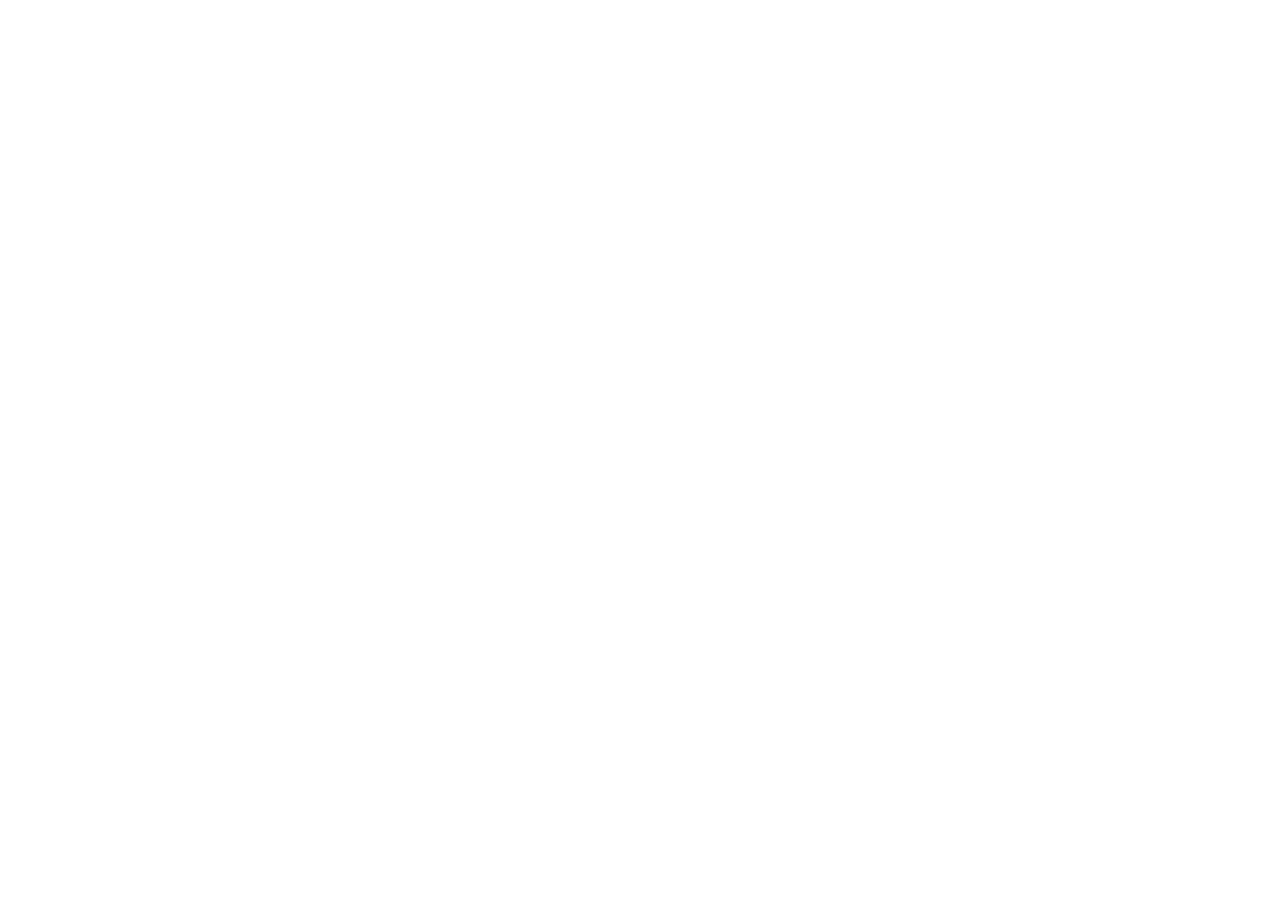
==== index.html @ 9e990cbc "commit" ====
<!DOCTYPE html>
<html lang="en">
<head>
    <meta charset="UTF-8">
    <meta name="viewport" content="width=device-width, initial-scale=1.0">
    <title>Document</title>
</head>
<body>
    <header>
        
    </header>
    <footer>
        <!--tesdasst-->
        <div></div>
    </footer>
</body>
</html>
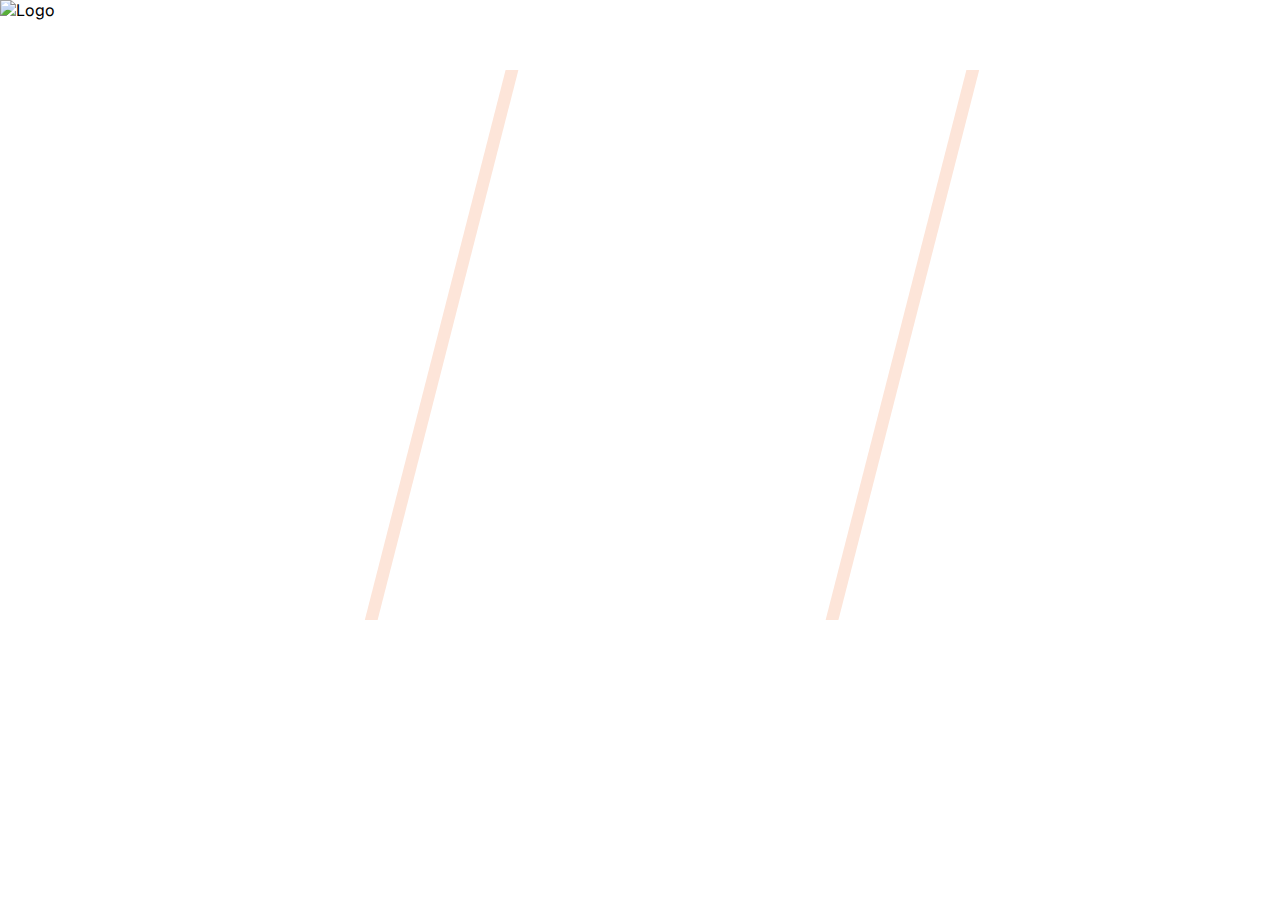
==== commit e9d061a8: "commit" ====
--- a/index.html
+++ b/index.html
@@ -1,17 +1,73 @@
 <!DOCTYPE html>
-<html lang="en">
+<html lang="de">
 <head>
     <meta charset="UTF-8">
     <meta name="viewport" content="width=device-width, initial-scale=1.0">
-    <title>Document</title>
+    <title>Waldtriathlon Trainingen</title>
+    <link rel="stylesheet" href="./css/stylesheet.css">
 </head>
 <body>
+    <nav>
+        <div id="navi-box">
+            <img src="" alt="Logo" class="logo">
+        </div>
+    </nav>
     <header>
-        
+        <div>
+            <div class="headline">
+                Es ist <br>wieder <br>soweit!
+            </div>
+            <div class="container">
+                <div class="clip clip1"></div>
+                <div class="clip clip-devide1"></div>
+                <div class="clip clip2"></div>
+                <div class="clip clip-devide2"></div>
+                <div class="clip clip3"></div>
+            </div>
+            <!------Slider------->
+            <div class="slider-frame">
+                <div class="slide-images">
+                    <div class="img-container">
+                        <img class="slide" src="/images/Frame 33.png" alt="">
+                    </div>
+                    <div class="img-container">
+                        <img class="slide" src="/images/Frame 32.png" alt="">
+                    </div>
+                    <div class="img-container">
+                        <img class="slide" src="/images/Frame 31.png" alt="">
+                    </div>
+                </div>
+            </div>
+            <!------Slider mobile------->
+            <div class="slider-frame-mobile">
+                <div class="slide-images-mobile">
+                    <div class="img-container-mobile">
+                        <img class="slide" src="/images/Frame 36.png" alt="">
+                    </div>
+                    <div class="img-container-mobile">
+                        <img class="slide" src="/images/Frame 35.png" alt="">
+                    </div>
+                    <div class="img-container-mobile">
+                        <img class="slide" src="/images/Frame 34.png" alt="">
+                    </div>
+                </div>
+            </div>
+        </div>
     </header>
+    <main>
+        <section>
+            <div class="content-block">
+                
+            </div>
+            <div class="teaser">
+
+            </div>
+        </section>
+    </main>
     <footer>
         <!--tesdasst-->
         <div></div>
     </footer>
+    
 </body>
 </html>--- a/css/stylesheet.css
+++ b/css/stylesheet.css
@@ -0,0 +1,279 @@
+
+@import url('https://fonts.googleapis.com/css2?family=Inter:slnt,wght@-10..0,100..900&display=swap');
+
+* {
+    margin: 0;
+    padding: 0;
+    box-sizing: border-box;
+    font-family: "Inter", sans-serif;
+}
+
+body {
+    justify-content: center;
+    max-width: 1400px;
+    margin: auto;
+    min-height: 100vh; 
+}
+
+nav {
+    height: 70px;
+}
+
+
+header {
+   /* background-color: blanchedalmond;*/
+    height: 100%;
+}
+
+.headline {
+    color: #fff;
+    font-family: "Inter", sans-serif;
+    font-weight: 800;
+    font-size: 4.25rem;
+    line-height: 4.25rem;
+    position: absolute;
+    z-index: 2;
+    margin-left: 5%;
+    margin-top: 250px;
+}
+
+/*------Collage------*/
+.container {
+    position: relative;
+    width: 100%;
+    height: 550px;
+    /*background-color: #222;*/
+}
+
+.container .clip {
+    position: absolute;
+    top: 0;
+    left: 0;
+    width: 100%;
+    height: 100%;
+}
+
+.container .clip.clip1 {
+    /*background-color: red;*/
+    background: url(/images/Bild_05_test.png);
+    background-repeat: no-repeat;
+    background-size:contain;
+    background-position: left;
+    clip-path: polygon(0 0, 40% 0, 29% 100%, 0% 100%); 
+}
+
+.container .clip.clip2 {
+    /*background-color: blue;*/
+    background: url(/images/Bild_15_test.png);
+    background-repeat: no-repeat;
+    background-size:contain;
+    background-position: center;
+    clip-path: polygon(40% 0, 76% 0, 65% 100%, 29% 100%);
+}
+.container .clip.clip3 {
+    /*background-color: green;*/
+    background: url(/images/Frame\ 34.png);
+    background-repeat: no-repeat;
+    background-size:contain;
+    background-position: right;
+    clip-path: polygon(76% 0, 100% 0, 100% 100%, 65% 100%);
+}
+
+.container .clip.clip-devide1 {
+    background-color: #FDE5D9;
+    z-index: 1;
+    clip-path: polygon(39.5% 0, 40.5% 0, 29.5% 100%, 28.5% 100%); 
+}
+.container .clip.clip-devide2 {
+    background-color: #FDE5D9;
+    z-index: 1;
+    clip-path: polygon(75.5% 0, 76.5% 0, 65.5% 100%, 64.5% 100%); 
+}
+
+/*------Slider der kleinen Viewports ausblenden------*/
+.slider-frame {
+    display: none;
+}
+
+.slider-frame-mobile {
+    display: none;
+}
+
+.content-block {
+    
+}
+
+
+
+
+/* On screens that are 992px or less    577px - 992px*/
+@media screen and (max-width: 992px) {
+    body {
+        background-color: orange;
+    }
+
+    .headline {
+        margin-top: 225px;
+    }
+/*------Collage------*/
+    .container {
+        height: 495px;
+    }
+    
+    .container .clip.clip1 {
+        /*background-color: red;*/
+        background: url(/images/Bild_05_test_3.png);
+        background-repeat: no-repeat;
+        background-size:contain;
+        background-position: left;
+        clip-path: polygon(0 0, 40% 0, 25% 100%, 0% 100%); 
+    }
+    
+    .container .clip.clip2 {
+        /*background-color: blue;*/
+        background: url(/images/Bild_15_test_2.png);
+        background-repeat: no-repeat;
+        background-size:contain;
+        background-position: center;
+        clip-path: polygon(40% 0, 76% 0, 61% 100%, 25% 100%);
+    }
+    .container .clip.clip3 {
+        /*background-color: green;*/
+        clip-path: polygon(76% 0, 100% 0, 100% 100%, 61% 100%);
+    }
+
+    /*------Trennstriche der Collage------*/
+    .container .clip.clip-devide1 {
+        background-color: #FDE5D9;
+        z-index: 1;
+        clip-path: polygon(39.5% 0, 40.5% 0, 25.5% 100%, 24.5% 100%); 
+    }
+
+    .container .clip.clip-devide2 {
+        background-color: #FDE5D9;
+        z-index: 1;
+        clip-path: polygon(75.5% 0, 76.5% 0, 61.5% 100%, 60.5% 100%); 
+    }
+}
+/* On screens that are 576px or less  430 - 576px*/
+@media screen and (max-width: 576px) {
+    /*------dissable horizontal scroll------*/
+    html, body {
+        max-width: 100%;
+        overflow-x: hidden;
+        background-color: red;
+    }
+
+    /*------hide collage------*/
+    .container {
+        display: none;
+    }
+
+    @-webkit-keyframes slide_animation {
+        0% {left:0px;}
+        10% {left:0px;}
+        20% {left:576px;}
+        30% {left:576px;}
+        40% {left:1152px;}
+        50% {left:1152px;}
+        60% {left:576px;}
+        70% {left:576px;}
+        80% {left:576px;}
+        90% {left:0px;}
+        100% {left:0px;}
+    }
+
+    .slider-frame {
+        overflow: hidden;
+        height: 355px;
+        max-width: 576px;
+        display: initial;
+    }
+
+    .slide-images {
+        width: 1728px;
+        height: 355px;
+        margin: 0 0 0 -1152px;
+        position: relative;
+        -webkit-animation-name: slide_animation;
+        -webkit-animation-duration: 18s;
+        -webkit-animation-iteration-count: infinite;
+        -webkit-animation-direction: alternate;
+        -webkit-animation-play-state: running;
+    }
+
+    .img-container {
+        height: 355px;
+        width: 576px;
+        position: relative;
+        float: left;
+    }
+
+    .headline {
+        font-size: 3rem;
+        line-height: 3rem;
+        margin-top: 175px;
+    }
+
+    .slider-frame-mobile {
+        display: none;
+    }
+    
+}
+/* On screens that are 576px or less  0 - 430px*/
+@media screen and (max-width: 430px) {
+    body {
+        background-color: violet;
+        max-width: 430px;
+    }
+
+    .slider-frame {
+        display: none;
+    }
+    
+    @-webkit-keyframes slide_animation_mobile {
+        0% {left:0px;}
+        10% {left:0px;}
+        20% {left:430px;}
+        30% {left:430px;}
+        40% {left:860px;}
+        50% {left:860px;}
+        60% {left:430px;}
+        70% {left:430px;}
+        80% {left:430px;}
+        90% {left:0px;}
+        100% {left:0px;}
+    }
+
+    .slider-frame-mobile {
+        overflow: hidden;
+        height: 475px;
+        max-width: 430px;
+        display: initial;
+    }
+
+    .slide-images-mobile {
+        width: 1690px;
+        height: 475px;
+        margin: 0 0 0 -860px;
+        position: relative;
+        -webkit-animation-name: slide_animation_mobile;
+        -webkit-animation-duration: 18s;
+        -webkit-animation-iteration-count: infinite;
+        -webkit-animation-direction: alternate;
+        -webkit-animation-play-state: running;
+    }
+
+    .img-container-mobile {
+        height: 475px;
+        width: 430px;
+        position: relative;
+        float: left;
+    }
+
+    .headline {
+        font-size: 2.5rem;
+        line-height: 2.5rem;
+        margin-top: 275px;
+    }
+}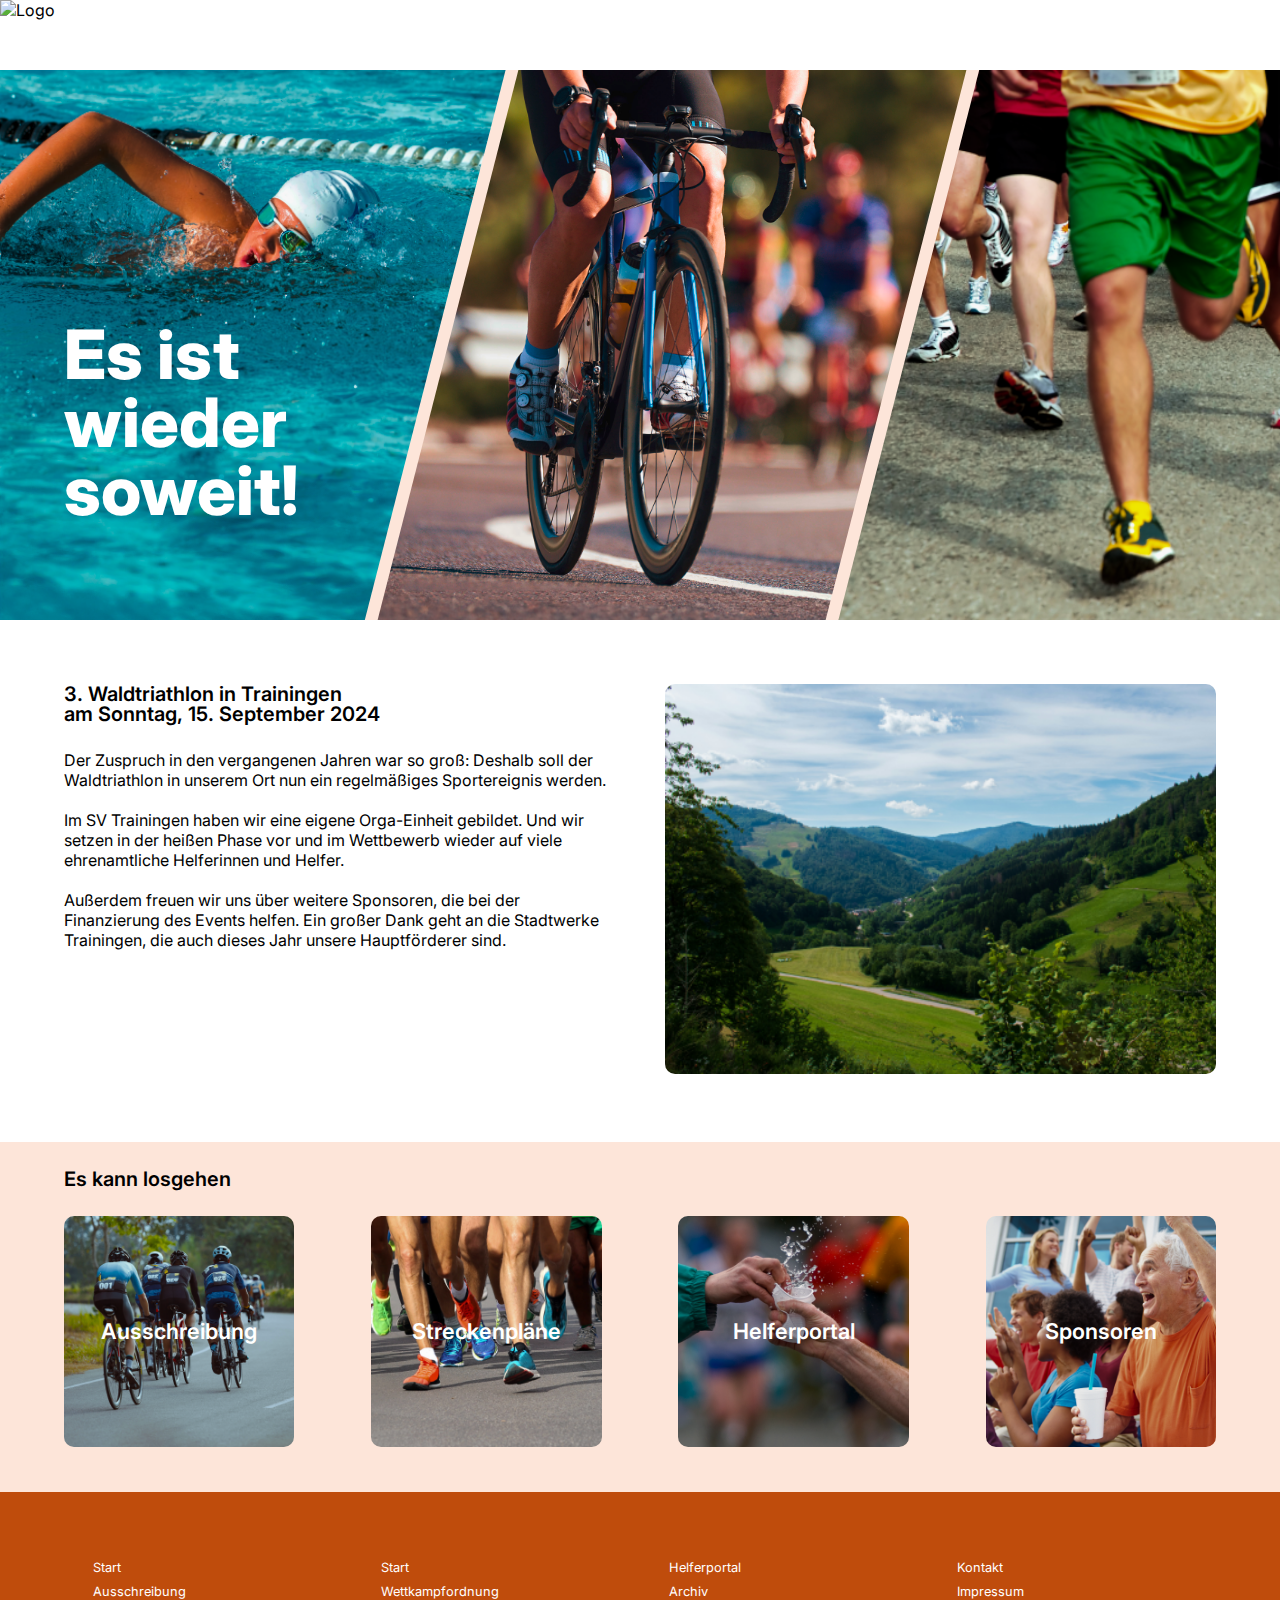
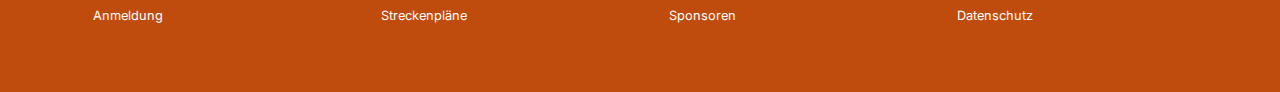
==== commit 75fd52d9: "commit" ====
--- a/index.html
+++ b/index.html
@@ -14,9 +14,9 @@
     </nav>
     <header>
         <div>
-            <div class="headline">
+            <h1>
                 Es ist <br>wieder <br>soweit!
-            </div>
+            </h1>
             <div class="container">
                 <div class="clip clip1"></div>
                 <div class="clip clip-devide1"></div>
@@ -57,16 +57,85 @@
     <main>
         <section>
             <div class="content-block">
-                
+                <div class="text-block">
+                    <h2>3. Waldtriathlon in Trainingen<br> am Sonntag, 15. September 2024</h2>
+                    <p>Der Zuspruch in den vergangenen Jahren war so groß: Deshalb soll der Waldtriathlon in unserem Ort nun ein regelmäßiges Sportereignis werden.</p>
+                    <p>Im SV Trainingen haben wir eine eigene Orga-Einheit gebildet. Und wir setzen in der heißen Phase vor und im Wettbewerb wieder auf viele ehrenamtliche Helferinnen und Helfer.</p>
+                    <p>Außerdem freuen wir uns über weitere Sponsoren, die bei der Finanzierung des Events helfen. Ein großer Dank geht an die Stadtwerke Trainingen, die auch dieses Jahr unsere Hauptförderer sind.</p>
+                </div>
+                <div class="img-block">
+                    <img src="/images/rach-sam-oQ5O2ExIlbw-unsplash 1.png" class="content-img" alt="">
+                </div>
             </div>
             <div class="teaser">
+                <h3>Es kann losgehen</h3>
+                <div class="teaser-container">
+                    <div class="teaser-img-frame">
+                        <a href="/ausschreibung.html" class="teaser-link">
+                            <img src="/images/Frame 1.png" class="teaser-img" alt="">
+                            <div class="teaser-text">Ausschreibung</div>
+                        </a>
+                    </div>
+                    <div class="teaser-img-frame">
+                        <a href="#" class="teaser-link">
+                            <img src="/images/Frame 2.png" class="teaser-img" alt="">
+                            <div class="teaser-text">Streckenpläne</div>
+                        </a>
+                    </div>
+                    <div class="teaser-img-frame">
+                        <a href="#" class="teaser-link">
+                            <img src="/images/Frame 3.png" class="teaser-img" alt="">
+                            <div class="teaser-text">Helferportal</div>
+                        </a>
+                    </div>
+                    <div class="teaser-img-frame">
+                        <a href="#" class="teaser-link">
+                            <img src="/images/Frame 4.png" class="teaser-img" alt="">
+                            <div class="teaser-text">Sponsoren</div>
+                        </a>
+                    </div>
 
+                    
+                    
+
+
+                </div>
+                
             </div>
         </section>
     </main>
     <footer>
-        <!--tesdasst-->
-        <div></div>
+        <div class="footer-container">
+            <div class="footer-frame">
+                <p>
+                    <a href="#" class="footer-link">Start <br></a>
+                    <a href="#" class="footer-link">Ausschreibung <br></a>
+                    <a href="#" class="footer-link">Anmeldung <br></a>
+                </p>
+            </div>
+            <div class="footer-frame">
+                <p>
+                    <a href="#" class="footer-link">Start <br></a>
+                    <a href="#" class="footer-link">Wettkampfordnung <br></a>
+                    <a href="#" class="footer-link">Streckenpläne <br></a>
+                </p>
+            </div>
+            <div class="footer-frame">
+                <p>
+                    <a href="#" class="footer-link">Helferportal <br></a>
+                    <a href="#" class="footer-link">Archiv <br></a>
+                    <a href="#" class="footer-link">Sponsoren <br></a>
+                </p>
+            </div>
+            <div class="footer-frame">
+                <p>
+                    <a href="#" class="footer-link">Kontakt <br></a>
+                    <a href="#" class="footer-link">Impressum <br></a>
+                    <a href="#" class="footer-link">Datenschutz <br></a>
+                </p>
+            </div>
+            
+        </div>
     </footer>
     
 </body>
--- a/css/stylesheet.css
+++ b/css/stylesheet.css
@@ -17,15 +17,80 @@
 
 nav {
     height: 70px;
-}
-
+    position: sticky;
+}
 
 header {
    /* background-color: blanchedalmond;*/
     height: 100%;
-}
-
-.headline {
+    overflow: hidden;
+}
+
+/*header images rotation*/
+.header-img {
+    /*background: url(/images/Frame\ 21.png);*/
+    width: 100%;
+    height: auto;
+}
+
+.header-img2 {
+    /*background: url(/images/Frame\ 21.png);*/
+    display: none;
+    width: 100%;
+    height: auto;
+}
+.header-img3 {
+    /*background: url(/images/Frame\ 21.png);*/
+    display: none;
+    width: 100%;
+    height: auto;
+}
+.header-img4 {
+    /*background: url(/images/Frame\ 21.png);*/
+    display: none;
+    width: 100%;
+    height: auto;
+}
+
+
+footer {
+    width: 100%;
+    overflow: auto;
+    padding: 5%;
+    background-color: #BF4C0C;
+    color: #fff;
+    text-decoration: none;
+    font-weight: 400;
+    font-size: 1vw;
+    line-height: 1.5rem;
+}
+
+.footer-container {
+    display: flex;
+    justify-content:space-between;
+    flex-wrap: wrap;
+}
+
+.footer-frame {
+    width: 20%;
+    float: left;
+    position: relative;
+    box-sizing: border-box;
+    margin: auto;
+    
+}
+
+.footer-link {
+    text-decoration: none;
+    color: inherit;
+}
+
+.footer-link:hover {
+    font-weight: 600;
+    font-size: 1.5rem;
+}
+
+h1 {
     color: #fff;
     font-family: "Inter", sans-serif;
     font-weight: 800;
@@ -37,6 +102,27 @@
     margin-top: 250px;
 }
 
+.h1-sec {
+    margin-top: 350px;
+}
+
+h2 {
+    font-family: "Inter", sans-serif;
+    font-weight: 600;   
+    font-size: 1.25rem;
+    line-height: 1.25rem;
+    margin-bottom: 26px;
+}
+
+h3 {
+    font-family: "Inter", sans-serif;
+    font-weight: 600;   
+    font-size: 1.25rem;
+    line-height: 1.25rem;
+    margin-bottom: 3vh;
+    width: 100%;
+}
+
 /*------Collage------*/
 .container {
     position: relative;
@@ -99,8 +185,130 @@
     display: none;
 }
 
+/*-----normale Headerbilder------*/
+.container-norm {
+    position: relative;
+    width: 100%;
+    height: 550px;
+}
+
+
+/*-----Contentblock abschnitt------*/
 .content-block {
-    
+    padding: 5%;
+    margin: 0;
+    overflow: auto;
+}
+
+
+.text-block {
+    width: 50%;
+    float: left;
+    padding-right: 25px;
+    display: block;
+}
+
+.text-block p{
+    font-size: 1rem;
+    line-height: 1.25rem;
+    margin-bottom: 20px;
+}
+
+.img-block {
+    float: right;
+    width: 50%;
+    height: auto;
+    padding-left: 25px;
+}
+
+.content-img {
+    border-radius: 10px;
+    width: 100%;
+    height: auto;
+}
+
+/*-----Teaser abschnitt------*/
+.teaser {
+    overflow: auto;
+    position: relative;
+    background-color: #FDE5D9;
+    height: auto;
+    padding: 3vh 5% 5vh 5%;
+}
+/*Teaser abschnitt allgemeiner container*/
+.teaser-container {
+    display: flex;
+    justify-content:space-between;
+    flex-wrap: wrap;
+}
+/*Teaser abschnitt bilder navi*/
+.teaser-img-frame  {
+    width: 20%;
+    float: left;
+    position: relative;
+    box-sizing: border-box;
+}
+
+.teaser-img {
+    display: block;
+    width: 100%;
+    height: auto;
+    border-radius: 10px;
+}
+
+.teaser-text {
+    position: absolute;
+    top: 50%;
+    left: 50%;
+    transform: translate(-50%, -50%);
+    color: white;
+    padding: 10px 20px;
+    text-align: center;
+    font-size: 1.7vw;
+    font-weight: 600;
+    pointer-events: none;
+}
+
+.teaser-link {
+    display: block;
+    text-decoration: none;
+    color: inherit;
+    position: relative;
+}
+
+/*Teaser abschnitt text element*/
+.teaser-text-frame{
+    background-color: #BF4C0C;
+    padding: 15px;
+    margin-top: 0;
+    width: 20%;
+    border-radius: 10px;
+    color: #fff;
+    overflow-wrap: break-word;
+}
+
+.teaser-text-headline {
+    font-size: 1.25rem;
+    width: 100%;
+    margin: auto;
+    
+}
+.teaser-text-content {
+    font-size: 1rem;
+    width: 100%;
+    margin: auto;
+}
+
+.teaser-text-content p {
+    margin-bottom: 5%;
+}
+.teaser-text-headline p {
+    margin-bottom: 25px;
+    font-weight: 400;
+}
+
+.teaser-subtext {
+    margin-top: 3%;
 }
 
 
@@ -108,14 +316,39 @@
 
 /* On screens that are 992px or less    577px - 992px*/
 @media screen and (max-width: 992px) {
-    body {
-        background-color: orange;
-    }
-
-    .headline {
+    header {
+        height: 495px;
+    }
+
+    /*header images rotation*/
+    .header-img {
+        display: none;
+    }
+    
+    .header-img2 {
+        display: unset;
+    }
+    .header-img3 {
+        display: none;
+    }
+    .header-img4 {
+        display: none;
+    }
+
+    footer {
+        line-height: 1.25rem;
+        font-size: 1.5vw;
+    }
+
+    h1 {
         margin-top: 225px;
     }
-/*------Collage------*/
+
+    .h1-sec {
+        margin-top: 325px;
+    }
+
+    /*------Collage für Mainseite------*/
     .container {
         height: 495px;
     }
@@ -154,14 +387,55 @@
         z-index: 1;
         clip-path: polygon(75.5% 0, 76.5% 0, 61.5% 100%, 60.5% 100%); 
     }
-}
+
+    .teaser-text-frame{
+        width: 48%;
+        margin-bottom: 30px; 
+    }
+
+
+
+}
+
+
 /* On screens that are 576px or less  430 - 576px*/
 @media screen and (max-width: 576px) {
     /*------dissable horizontal scroll------*/
     html, body {
         max-width: 100%;
         overflow-x: hidden;
-        background-color: red;
+       /* background-color: red;*/
+    }
+
+    header {
+        height: 355px;
+    }
+
+    /*header images rotation*/
+    .header-img {
+        display: none;
+    }
+    .header-img2 {
+        display: none;
+    }
+    .header-img3 {
+        display: unset;
+    }
+    .header-img4 {
+        display: none;
+    }
+
+    footer {
+        font-size: 1rem;
+    }
+
+    .footer-frame {
+        width: 50%;
+        margin-bottom: 2vh;
+    }
+
+    .footer-link:hover {
+        font-size: 1rem;
     }
 
     /*------hide collage------*/
@@ -209,22 +483,76 @@
         float: left;
     }
 
-    .headline {
+    h1 {
         font-size: 3rem;
         line-height: 3rem;
         margin-top: 175px;
     }
 
+    .h1-sec {
+        margin-top: 250px;
+    }
+
+    h2 {
+        margin-bottom: 5%;
+    }
+
+
     .slider-frame-mobile {
         display: none;
     }
-    
+
+    .text-block {
+        width: 75%;
+        margin-top: 5%;
+    }
+
+
+    .img-block {
+        display: none;
+    }
+    
+    .teaser-img-frame {
+        width: 48%;
+        float: left;
+        margin-bottom: 5%;
+    }
+
+    .teaser-text {
+        font-size: 5vw;
+    }
 }
 /* On screens that are 576px or less  0 - 430px*/
 @media screen and (max-width: 430px) {
     body {
-        background-color: violet;
+        /*background-color: violet;*/
         max-width: 430px;
+    }
+
+    header {
+        height: 495px;
+    }
+
+    .header-img {
+        /*background: url(/images/Frame\ 21.png);*/
+        display: none;
+    }
+
+    .header-img2 {
+        /*background: url(/images/Frame\ 21.png);*/
+        display: none;
+    }
+    .header-img3 {
+        /*background: url(/images/Frame\ 21.png);*/
+        display: none;
+    }
+    .header-img4 {
+        /*background: url(/images/Frame\ 21.png);*/
+        display: unset;
+    }
+
+    .footer-link:hover {
+        font-weight: 400;
     }
 
     .slider-frame {
@@ -271,9 +599,44 @@
         float: left;
     }
 
-    .headline {
+    h1 {
         font-size: 2.5rem;
         line-height: 2.5rem;
         margin-top: 275px;
     }
+
+    .h1-sec {
+        margin-top: 375px;
+    }
+    
+
+    .img-block {
+        display: none;
+    }
+
+    .text-block {
+        width: 100%;
+    }
+
+
+
+    .teaser-img-frame {
+        width: 90%;
+        margin: auto;
+        margin-bottom: 5%;
+    }
+
+    .teaser-text-frame{
+        width: 90%;
+        margin-left: auto;
+        margin-right: auto;
+    }
+
+
+    .teaser-text {
+        font-size: 8vw;
+    }
+
+    
+
 }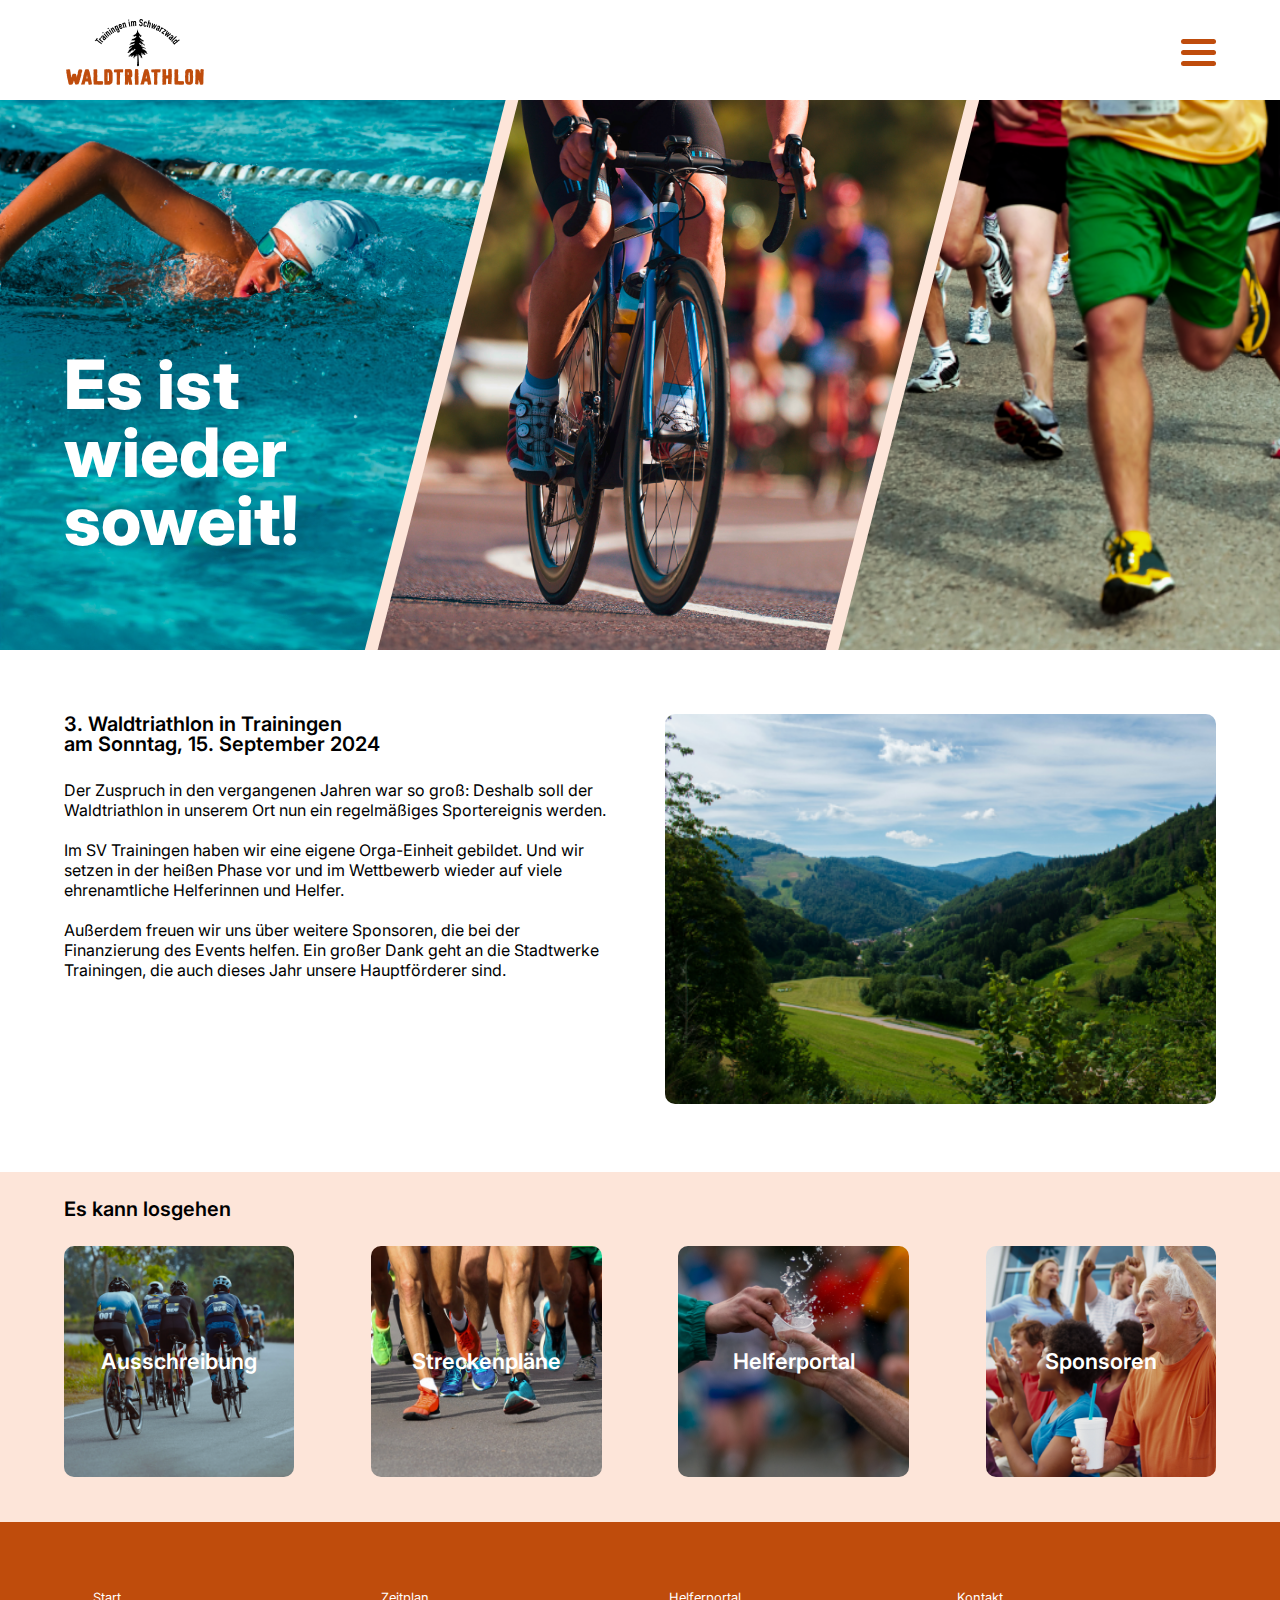
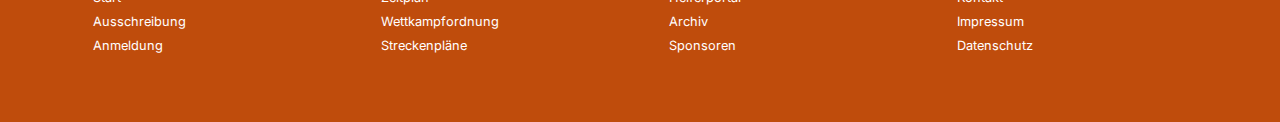
==== commit 27f5b01f: "commit" ====
--- a/index.html
+++ b/index.html
@@ -7,11 +7,36 @@
     <link rel="stylesheet" href="./css/stylesheet.css">
 </head>
 <body>
-    <nav>
-        <div id="navi-box">
-            <img src="" alt="Logo" class="logo">
+    <div class="nav-container">
+        <div class="nav-frame">
+            <div class="nav-box">
+                <div class="logo-frame">
+                    <a href="./index.html" class="logo logo1"><img src="/images/Logo 3.png" alt="Logo" class="logo1"></a>
+                    <a href="./index.html" class="logo logo2"><img src="/images/Logo 2.png" alt="Logo" class="logo2"></a>
+                    <a href="./index.html" class="logo logo3 logo-small"><img src="/images/Logovector.png" alt="Logo" class="logo3"></a>
+                </div>
+                <div class="hamburger-frame">
+                     <button class="hamburger">
+                        <div class="bar"></div>
+                    </button>
+                </div>
+                <nav>
+                    <a href="./index.html"><div class="nav-icon"></div><span>Start</span></a>
+                    <a href="./ausschreibung.html"><div class="nav-icon"></div><span>Ausschreibung</span></a>
+                    <a href="#"><div class="nav-icon"></div><span>Anmeldung</span></a>
+                    <a href="./zeitplan.html"><div class="nav-icon"></div><span>Zeitplan</span></a>
+                    <a href="#"><div class="nav-icon"></div><span>Wettkampfordnung</span></a>
+                    <a href="./streckenplaene.html"><div class="nav-icon"></div><span>Streckenpläne</span></a>
+                    <a href="#"><div class="nav-icon"></div><span>Helferportal</span></a>
+                    <a href="#"><div class="nav-icon"></div><span>Archiv</span></a>
+                    <a href="#"><div class="nav-icon"></div><span>Sponsoren</span></a>
+                    <a href="#"><div class="nav-icon"></div><span>Kontakt</span></a>
+                    <a href="./impressum.html"><div class="nav-icon"></div><span>Impressum</span></a>
+                    <a href="#"><div class="nav-icon"></div><span>Datenschutz</span></a>
+                </nav>
+            </div>
         </div>
-    </nav>
+    </div>
     <header>
         <div>
             <h1>
@@ -77,7 +102,7 @@
                         </a>
                     </div>
                     <div class="teaser-img-frame">
-                        <a href="#" class="teaser-link">
+                        <a href="./streckenplaene.html" class="teaser-link">
                             <img src="/images/Frame 2.png" class="teaser-img" alt="">
                             <div class="teaser-text">Streckenpläne</div>
                         </a>
@@ -94,13 +119,7 @@
                             <div class="teaser-text">Sponsoren</div>
                         </a>
                     </div>
-
-                    
-                    
-
-
-                </div>
-                
+                </div> 
             </div>
         </section>
     </main>
@@ -108,35 +127,34 @@
         <div class="footer-container">
             <div class="footer-frame">
                 <p>
-                    <a href="#" class="footer-link">Start <br></a>
-                    <a href="#" class="footer-link">Ausschreibung <br></a>
-                    <a href="#" class="footer-link">Anmeldung <br></a>
+                    <a href="./index.html" class="footer-link">Start<br></a>
+                    <a href="./ausschreibung.html" class="footer-link">Ausschreibung<br></a>
+                    <a href="#" class="footer-link">Anmeldung<br></a>
                 </p>
             </div>
             <div class="footer-frame">
                 <p>
-                    <a href="#" class="footer-link">Start <br></a>
-                    <a href="#" class="footer-link">Wettkampfordnung <br></a>
-                    <a href="#" class="footer-link">Streckenpläne <br></a>
+                    <a href="./zeitplan.html" class="footer-link">Zeitplan<br></a>
+                    <a href="#" class="footer-link">Wettkampfordnung<br></a>
+                    <a href="./streckenplaene.html" class="footer-link">Streckenpläne<br></a>
                 </p>
             </div>
             <div class="footer-frame">
                 <p>
-                    <a href="#" class="footer-link">Helferportal <br></a>
-                    <a href="#" class="footer-link">Archiv <br></a>
-                    <a href="#" class="footer-link">Sponsoren <br></a>
+                    <a href="#" class="footer-link">Helferportal<br></a>
+                    <a href="#" class="footer-link">Archiv<br></a>
+                    <a href="#" class="footer-link">Sponsoren<br></a>
                 </p>
             </div>
             <div class="footer-frame">
                 <p>
-                    <a href="#" class="footer-link">Kontakt <br></a>
-                    <a href="#" class="footer-link">Impressum <br></a>
-                    <a href="#" class="footer-link">Datenschutz <br></a>
+                    <a href="#" class="footer-link">Kontakt<br></a>
+                    <a href="./impressum.html" class="footer-link">Impressum<br></a>
+                    <a href="#" class="footer-link">Datenschutz<br></a>
                 </p>
-            </div>
-            
+            </div> 
         </div>
     </footer>
-    
+    <script src="./js/main.js"></script>
 </body>
 </html>--- a/css/stylesheet.css
+++ b/css/stylesheet.css
@@ -8,6 +8,8 @@
     font-family: "Inter", sans-serif;
 }
 
+
+
 body {
     justify-content: center;
     max-width: 1400px;
@@ -16,8 +18,97 @@
 }
 
 nav {
-    height: 70px;
+    position: relative;
+    top: 0;
+    right: 0;
+    left: 100%;
+    width: 100%;
+    margin: auto;
+    height: 100vh;
+    z-index: 98;
+    display: block;
+    background-color: #BF4C0C;
+    padding-left: 5%;
+    padding-top: 120px;
+    transition: 0.4s;
+    visibility: hidden;
+}
+
+.nav-box {
+    height: 100px;
+    display: flexbox;
+}
+
+nav.is-active {
+    left: 0;
+    visibility: visible;
+}
+
+nav a {
+    width: fit-content;
+    display: block;
+    margin-bottom: 16px;
+    text-decoration: none;
+    color: #fff;
+    font-size:1.5rem ;
+    font-weight: 400;
+    transition: transform 0.4s; 
+    position: relative;
+}
+
+nav a:hover {
+    font-weight: 700;
+    font-size: 700;
+}
+
+.nav-container {
+    height: 100px;
     position: sticky;
+    top: 0;
+    z-index: 99;
+    background-color: #fff;
+}
+
+.nav-icon {
+    display: inline-block;
+    position: relative;
+    top: 6px;
+    width: 0;
+    height: 30px; 
+    background: url('/images/Vector.png') no-repeat left center;
+    background-size: contain;
+    margin-right: 10px;
+    transition: width 0.4s; 
+}
+
+nav a:hover .nav-icon {
+    width: 16px; 
+}
+
+nav a:hover span {
+    transform: translateX(20px); 
+    transition: transform 0.4s; 
+}
+
+
+.logo-frame {
+    margin: auto;
+    float: left;
+    width: auto;
+    height: 100%;
+    display: flex;
+    margin-left: 5%;
+}
+
+.logo {
+    height: 65px;
+    margin: auto;
+}
+.logo-small {
+    height: 40px;
+}
+.logo2, .logo3 {
+    width: 0;
 }
 
 header {
@@ -26,6 +117,54 @@
     overflow: hidden;
 }
 
+
+.hamburger-frame {
+    height: 100%;
+    width: auto;
+    float: right;
+    display: flex;
+    margin-right: 5%;
+}
+
+.hamburger {
+    position: relative;
+    display: block;
+    width: 35px;
+    height: 35px;
+    margin: auto;
+    cursor: pointer;
+    appearance: none;
+    background: none;
+    outline: none;
+    border: none;
+    z-index: 99;
+}
+
+.hamburger .bar, .hamburger::after, .hamburger::before {
+    content: '';
+    display: block;
+    width: 100%;
+    height: 5px;
+    background-color: #BF4C0C;
+    margin: 6px 0px;
+    transition: 0.4s;
+    border-radius: 20px;
+}
+
+.hamburger.is-active::before {
+    transform: rotate(-45deg) translate(-8px, 6px);
+    background-color: #fff;
+}
+
+.hamburger.is-active .bar {
+    opacity: 0;
+}
+
+.hamburger.is-active::after {
+    transform: rotate(45deg) translate(-9px, -8px);
+    background-color: #fff;
+}
+
 /*header images rotation*/
 .header-img {
     /*background: url(/images/Frame\ 21.png);*/
@@ -50,6 +189,10 @@
     display: none;
     width: 100%;
     height: auto;
+}
+
+.imp-buffer {
+    height: 556px; 
 }
 
 
@@ -106,6 +249,10 @@
     margin-top: 350px;
 }
 
+
+
+
+
 h2 {
     font-family: "Inter", sans-serif;
     font-weight: 600;   
@@ -208,6 +355,11 @@
     display: block;
 }
 
+.text-block-wide {
+    width: 100%;
+    margin-bottom: 20px;
+}
+
 .text-block p{
     font-size: 1rem;
     line-height: 1.25rem;
@@ -225,6 +377,17 @@
     border-radius: 10px;
     width: 100%;
     height: auto;
+}
+
+.content-block-devide {
+    margin: 0 5% 0 5%;
+}
+
+.devider-block {
+    width: 60%;
+    padding: 3% 5% 3% 3%;
+    background-color: #FDE5D9;
+    border-radius: 10px;
 }
 
 /*-----Teaser abschnitt------*/
@@ -316,6 +479,15 @@
 
 /* On screens that are 992px or less    577px - 992px*/
 @media screen and (max-width: 992px) {
+
+    .logo2 {
+        width: unset;
+    }
+
+    .logo1, .logo3 {
+        width: 0;
+    }
+
     header {
         height: 495px;
     }
@@ -333,6 +505,10 @@
     }
     .header-img4 {
         display: none;
+    }
+
+    .imp-buffer {
+        height: 495px; 
     }
 
     footer {
@@ -400,6 +576,15 @@
 
 /* On screens that are 576px or less  430 - 576px*/
 @media screen and (max-width: 576px) {
+
+    .logo3 {
+        width: unset;
+    }
+
+    .logo1, .logo2 {
+        width: 0;
+    }
+
     /*------dissable horizontal scroll------*/
     html, body {
         max-width: 100%;
@@ -423,6 +608,10 @@
     }
     .header-img4 {
         display: none;
+    }
+
+    .imp-buffer {
+        height: 355px; 
     }
 
     footer {
@@ -493,6 +682,7 @@
         margin-top: 250px;
     }
 
+
     h2 {
         margin-bottom: 5%;
     }
@@ -507,6 +697,9 @@
         margin-top: 5%;
     }
 
+    .devider-block {
+        width: 100%;
+    }
 
     .img-block {
         display: none;
@@ -549,6 +742,10 @@
     .header-img4 {
         /*background: url(/images/Frame\ 21.png);*/
         display: unset;
+    }
+
+    .imp-buffer {
+        height: 495px; 
     }
 
     .footer-link:hover {
@@ -608,6 +805,8 @@
     .h1-sec {
         margin-top: 375px;
     }
+
+    
     
 
     .img-block {
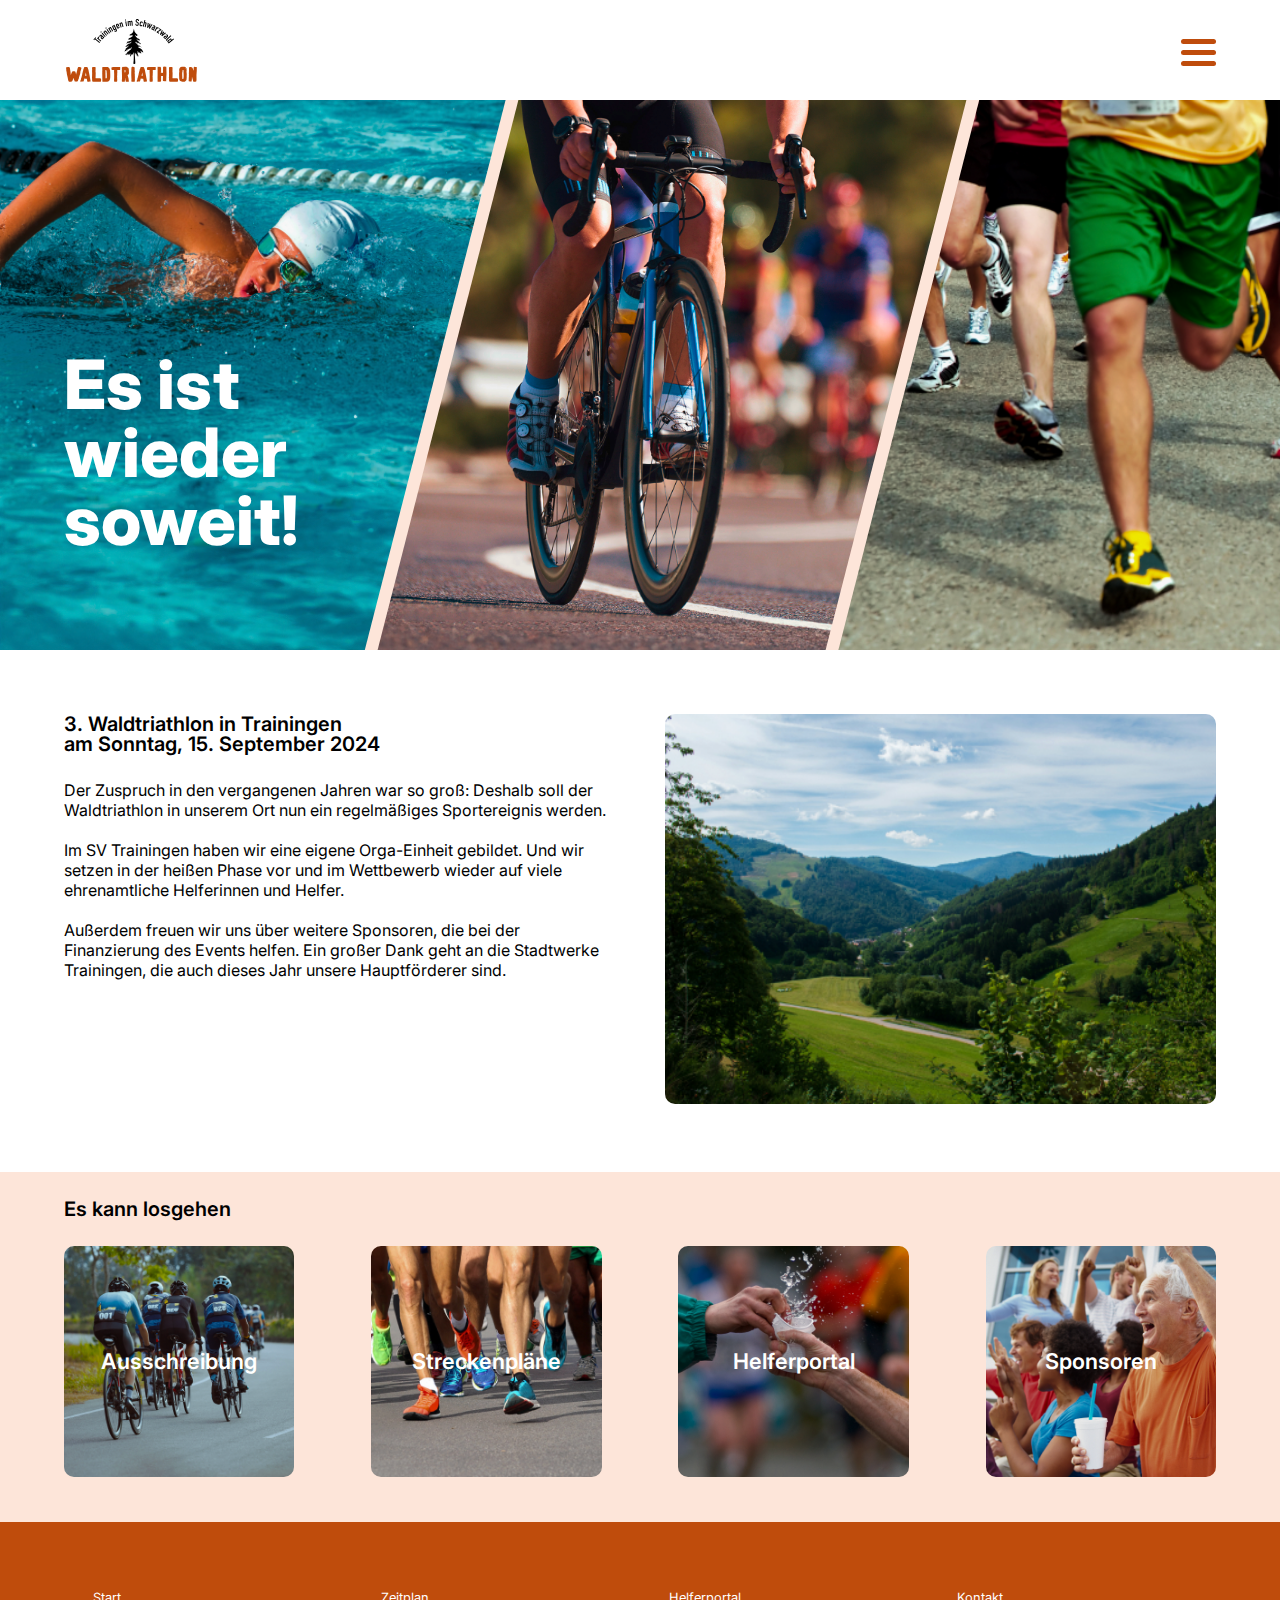
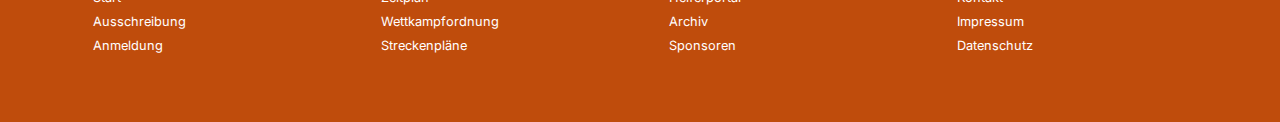
==== commit 24b6ff09: "commit" ====
--- a/index.html
+++ b/index.html
@@ -11,9 +11,9 @@
         <div class="nav-frame">
             <div class="nav-box">
                 <div class="logo-frame">
-                    <a href="./index.html" class="logo logo1"><img src="/images/Logo 3.png" alt="Logo" class="logo1"></a>
-                    <a href="./index.html" class="logo logo2"><img src="/images/Logo 2.png" alt="Logo" class="logo2"></a>
-                    <a href="./index.html" class="logo logo3 logo-small"><img src="/images/Logovector.png" alt="Logo" class="logo3"></a>
+                    <a href="./index.html" class="logo logo1"><img src="/images/rz/Logo/Logo.svg" alt="Wortbildmarke des Veranstalters Trainingen im Schwarzwald. Abbildung eines gekrümmten Schriftzug über einer Baumillustration über einem orangen Schriftzug mit dem Wort Waldtriathlon" class="logo1"></a>
+                    <a href="./index.html" class="logo logo2"><img src="/images/rz/Logo/Logo_medium.svg" alt="Wortbildmarke des Veranstalters Trainingen im Schwarzwald. Abbildung einer Baumillustration über einem orangen Schriftzug mit dem Wort Waldtriathlon" class="logo2"></a>
+                    <a href="./index.html" class="logo logo3 logo-small"><img src="/images/rz/Logo/Logo_small.svg" alt="Wortbildmarke des Veranstalters Trainingen im Schwarzwald. Abbildung einer Baumillustration" class="logo3"></a>
                 </div>
                 <div class="hamburger-frame">
                      <button class="hamburger">
@@ -53,13 +53,13 @@
             <div class="slider-frame">
                 <div class="slide-images">
                     <div class="img-container">
-                        <img class="slide" src="/images/Frame 33.png" alt="">
+                        <img class="slide" src="/images/rz/header/slider/slider-big-frame1.png" alt="Ein Mädchen mit Schwimmkappe und Schwimmbrille taucht mit dem Kopf während einer Kraulbewegung aus dem Wasser um Luft zu holen.">
                     </div>
                     <div class="img-container">
-                        <img class="slide" src="/images/Frame 32.png" alt="">
+                        <img class="slide" src="/images/rz/header/slider/slider-big-frame2.png" alt="Nachaufnahme eines Radfahres in der Kurve. Im Hintergrund ist der Wald, der Straßenverlauf und die anderen Radfahrer eines Rennens unscharf abgebildet.">
                     </div>
                     <div class="img-container">
-                        <img class="slide" src="/images/Frame 31.png" alt="">
+                        <img class="slide" src="/images/rz/header/slider/slider-big-frame3.png" alt="Nahaufnahme von einer eng laufenden und gr0ßen Läufergruppe. Zu sehen sind die Beine der Läufer auf dem Asphalt.">
                     </div>
                 </div>
             </div>
@@ -67,13 +67,13 @@
             <div class="slider-frame-mobile">
                 <div class="slide-images-mobile">
                     <div class="img-container-mobile">
-                        <img class="slide" src="/images/Frame 36.png" alt="">
+                        <img class="slide" src="/images/rz/header/slider/slider-small-frame1.png" alt="Ein Mädchen mit Schwimmkappe und Schwimmbrille taucht mit dem Kopf während einer Kraulbewegung aus dem Wasser um Luft zu holen.">
                     </div>
                     <div class="img-container-mobile">
-                        <img class="slide" src="/images/Frame 35.png" alt="">
+                        <img class="slide" src="/images/rz/header/slider/slider-small-frame2.png" alt="Nachaufnahme eines Radfahres in der Kurve. Im Hintergrund ist der Wald, der Straßenverlauf und die anderen Radfahrer eines Rennens unscharf abgebildet.">
                     </div>
                     <div class="img-container-mobile">
-                        <img class="slide" src="/images/Frame 34.png" alt="">
+                        <img class="slide" src="/images/rz/header/slider/slider-small-frame3.png" alt="Nahaufnahme von einer eng laufenden und gr0ßen Läufergruppe. Zu sehen sind die Beine der Läufer auf dem Asphalt.">
                     </div>
                 </div>
             </div>
@@ -89,7 +89,7 @@
                     <p>Außerdem freuen wir uns über weitere Sponsoren, die bei der Finanzierung des Events helfen. Ein großer Dank geht an die Stadtwerke Trainingen, die auch dieses Jahr unsere Hauptförderer sind.</p>
                 </div>
                 <div class="img-block">
-                    <img src="/images/rach-sam-oQ5O2ExIlbw-unsplash 1.png" class="content-img" alt="">
+                    <img src="/images/rz/content/Schwarzwald.png" class="content-img" alt="Abbildung eines Blicks über ein Schwarzwaldtal. Bäume umranden die diagonal durchs Bild laufende Straße unter hellblauem Himmel.">
                 </div>
             </div>
             <div class="teaser">
@@ -97,25 +97,25 @@
                 <div class="teaser-container">
                     <div class="teaser-img-frame">
                         <a href="/ausschreibung.html" class="teaser-link">
-                            <img src="/images/Frame 1.png" class="teaser-img" alt="">
+                            <img src="/images/rz/teaser/teaser-bg-ausschreibung.png" class="teaser-img" alt="Abbildung einer Rennradfahrergruppe durch den Wald auf asphaltierter Straße umgeben von Wald. In der Distanz sieht man eine weitere Gruppe Radfahrer">
                             <div class="teaser-text">Ausschreibung</div>
                         </a>
                     </div>
                     <div class="teaser-img-frame">
                         <a href="./streckenplaene.html" class="teaser-link">
-                            <img src="/images/Frame 2.png" class="teaser-img" alt="">
+                            <img src="/images/rz/teaser/teaser-bg-streckenplaene.png" class="teaser-img" alt="Nahaufnahme von einer eng laufenden und gr0ßen Läufergruppe. Zu sehen sind die Beine der Läufer auf dem Asphalt.">
                             <div class="teaser-text">Streckenpläne</div>
                         </a>
                     </div>
                     <div class="teaser-img-frame">
                         <a href="#" class="teaser-link">
-                            <img src="/images/Frame 3.png" class="teaser-img" alt="">
+                            <img src="/images/rz/teaser/teaser-bg-helferportal.png" class="teaser-img" alt="Nachaufnahme einer Becherübergabe von einer Person in grüner Jacke zu einem Läufer. Der Plastikbecher wird bei der Annahme zerdrückt, weshalb Wasser aus diesem Spritzt. In Hintergrund sind unscharf weitere Läufer zu erkennen.">
                             <div class="teaser-text">Helferportal</div>
                         </a>
                     </div>
                     <div class="teaser-img-frame">
                         <a href="#" class="teaser-link">
-                            <img src="/images/Frame 4.png" class="teaser-img" alt="">
+                            <img src="/images/rz/teaser/teaser-bg-sponsoren.png" class="teaser-img" alt="Aufnahme einer Gruppe Zuschauer, die euphorisch jubelen. Ein Mann im Vordergrund in orangenen Tshirt hält einen weißen Plastikbecher und hält die andere Hand jubelnd in die Luft. Er sieht euphorisch und glücklich aus.">
                             <div class="teaser-text">Sponsoren</div>
                         </a>
                     </div>
--- a/css/stylesheet.css
+++ b/css/stylesheet.css
@@ -75,7 +75,7 @@
     top: 6px;
     width: 0;
     height: 30px; 
-    background: url('/images/Vector.png') no-repeat left center;
+    background: url('/images/rz/icon/hover-icon.svg') no-repeat left center;
     background-size: contain;
     margin-right: 10px;
     transition: width 0.4s; 
@@ -100,11 +100,11 @@
     margin-left: 5%;
 }
 
-.logo {
+.logo, .logo1, .logo2 {
     height: 65px;
     margin: auto;
 }
-.logo-small {
+.logo-small, .logo3 {
     height: 40px;
 }
 .logo2, .logo3 {
@@ -288,7 +288,7 @@
 
 .container .clip.clip1 {
     /*background-color: red;*/
-    background: url(/images/Bild_05_test.png);
+    background: url(/images/rz/header/collage-frame1.png);
     background-repeat: no-repeat;
     background-size:contain;
     background-position: left;
@@ -297,7 +297,7 @@
 
 .container .clip.clip2 {
     /*background-color: blue;*/
-    background: url(/images/Bild_15_test.png);
+    background: url(/images/rz/header/collage-frame2.png);
     background-repeat: no-repeat;
     background-size:contain;
     background-position: center;
@@ -305,7 +305,7 @@
 }
 .container .clip.clip3 {
     /*background-color: green;*/
-    background: url(/images/Frame\ 34.png);
+    background: url(/images/rz/header/collage-frame3.png);
     background-repeat: no-repeat;
     background-size:contain;
     background-position: right;
@@ -474,6 +474,181 @@
     margin-top: 3%;
 }
 
+.content-block-map {
+    width: 100%;
+    display: flex;
+    padding: 5%;
+    justify-content: space-between;
+}
+
+.map-frame {
+    width: 65%;
+    border-radius: 10px;
+    height: 100%;
+    overflow: auto;
+    float: left;
+    display: block;
+    position: relative;
+    margin-right: 25px;
+}
+
+.map {
+    max-height: 100%;
+    overflow-y: hidden;
+}
+
+.map img {
+    display: block;
+    width: 100%;
+    height: auto;
+}
+
+.overlayframe {
+    position: absolute;
+    top: 0;
+    left: 0;
+    width: 100%;
+    height: 100%;
+    z-index: 99;
+    pointer-events: none; /* Ensure the overlays do not interfere with interaction */
+}
+
+.overlay-map {
+    position: absolute;
+    top: 0;
+    left: 0;
+    width: 100%;
+    height: 100%;
+    pointer-events: none; /* Ensure the overlays do not interfere with interaction */
+}
+
+.overlay-map1, .overlay-map2, .overlay-map3, .overlay-map4 {
+    visibility: hidden;
+
+}
+
+.overlay-map img {
+    display: block;
+    width: 100%;
+    height: auto;
+
+}
+
+.is-active-map {
+    visibility: visible;
+}
+
+.legende-frame {
+    background-color: #FDE5D9;
+    float: right;
+    border-radius: 10px;
+    width: 40%;
+    padding: 20px;
+    height: 575px; /* Fixed height for the parent container */
+    overflow: hidden;
+}
+
+.legende-element {
+    display: flex;
+    flex-direction: column;
+    height: 100%;
+
+}
+
+.legende-element > div {
+    flex: 1;
+    overflow: hidden;
+    transition: flex 0.5s ease, height 0.5s ease;
+}
+
+.legende-text-block {
+    display: flex;
+    flex-direction: column;
+    justify-content: center;
+    position: relative;
+}
+
+.legende-text-block h2 {
+    cursor: pointer;
+    width: 100%;
+    padding-right: 20%;
+}
+
+.legende-text-block p {
+    display: none;
+    width: 100%;
+    margin-top: 10px;
+}
+
+.devider {
+    width: 100%;
+    height: 2px;
+    max-height: 2px;
+    background-color: #BF4C0C;
+    margin: 0;
+    border-radius: 10px;
+}
+
+.legende-text-block p span {
+    display: inline-block;
+    height: 30px;
+}
+
+.map-mobile-block {
+    display: none;
+}
+
+.hor-legende-container {
+    width: 100%;
+    padding: 0 5% 5% 5%;
+}
+
+.hor-legende-frame{
+    display: flex;
+    background-color: #FDE5D9;
+    width: 100%;
+    height: auto;
+    justify-content: space-between;
+    border-radius: 10px;
+
+}
+
+.hor-legende-element {
+    display: flex;
+    padding: 10px;
+}
+
+.hor-legende-img-container {
+    height: 100%;
+    display: flex;
+}
+
+.hor-legende-img-frame {
+    margin: auto 10px auto 0;
+        border-style: solid;
+    border-color: #BF4C0C;
+    border-width: 2px;
+    border-radius: 10px;
+    width: 50px;
+    height: 50px;
+    display: flex;
+}
+
+.hor-legende-img-frame img {
+    margin: auto;
+    width: 30px;
+    height: auto;
+    
+}
+
+.hor-legende-text-container {
+    display: flex;
+}
+
+.hor-legende-text-container p {
+    margin: auto;
+}
+
 
 
 
@@ -531,7 +706,7 @@
     
     .container .clip.clip1 {
         /*background-color: red;*/
-        background: url(/images/Bild_05_test_3.png);
+        background: url(/images/rz/header/collage-small-frame1.png);
         background-repeat: no-repeat;
         background-size:contain;
         background-position: left;
@@ -540,7 +715,7 @@
     
     .container .clip.clip2 {
         /*background-color: blue;*/
-        background: url(/images/Bild_15_test_2.png);
+        background: url(/images/rz/header/collage-small-frame2.png);
         background-repeat: no-repeat;
         background-size:contain;
         background-position: center;
@@ -569,8 +744,31 @@
         margin-bottom: 30px; 
     }
 
-
-
+    .map-frame {
+        width: 60%;
+    }
+
+    .legende-frame {
+        height:395px; /* Fixed height for the parent container */
+        padding-top: 5px;
+        padding-bottom: 5px;
+    }
+
+    .legende-text-block h2 {
+        padding-right: 0;
+        width: 100%;
+        font-size: 1rem;
+        margin-bottom: 0px;
+
+    }
+    .legende-text-block p {
+        font-size: 0.8rem;
+    }
+
+    .legende-text-block p span {
+        height: 20px;
+    }
+   
 }
 
 
@@ -714,6 +912,69 @@
     .teaser-text {
         font-size: 5vw;
     }
+
+    .content-block-map {
+        display: none;
+    }
+
+    .map-mobile-block {
+        display: unset;
+    }
+
+
+    .map-mobile-frame {
+        width: 100%;
+        padding: 5%;
+        height: auto;
+
+    }
+
+    .map-mobile-container {
+        overflow: hidden;
+        border-radius: 10px;
+    }
+
+    .map-mobile {
+        height: 100%;
+        width: auto;
+        overflow: auto;
+    }
+
+    .map-mobile-phone {
+        width: 100%;
+        display: none;
+    }
+
+    .legende-frame-mobile {
+        width: 100%;
+        padding: 5%;
+        margin-bottom: 50px;
+    }
+
+    .legende-element-mobile {
+        background-color: #FDE5D9;
+        padding: 20px;
+        border-radius: 10px;
+        justify-content: space-between;
+        display: flex;
+    }
+
+    .legende-text-block-mobile {
+        width: 50%;
+        margin: 0 auto 0 auto;
+    }
+
+    .legende-text-block-mobile p span {
+        height: 10px;
+        display: block;
+    }
+
+    .hor-legende-frame{
+        padding: 20px 10px 20px 10px;
+    }
+
+
+    
 }
 /* On screens that are 576px or less  0 - 430px*/
 @media screen and (max-width: 430px) {
@@ -836,6 +1097,34 @@
         font-size: 8vw;
     }
 
-    
+    .legende-element-mobile {
+        display: block;
+    }
+    
+    .legende-text-block-mobile {
+        width: 80%;
+        margin-bottom: 30px;
+        margin-left: 0;
+
+    }
+
+    .map-mobile {
+        display: none;
+    }
+
+    .map-mobile-phone {
+        display: unset;
+    }
+    
+    .hor-legende-frame {
+        width: 100%;
+        display: block;
+    }
+
+    .hor-legende-element {
+        display: inline-flex;
+        width: 100%;
+    }
+
 
 }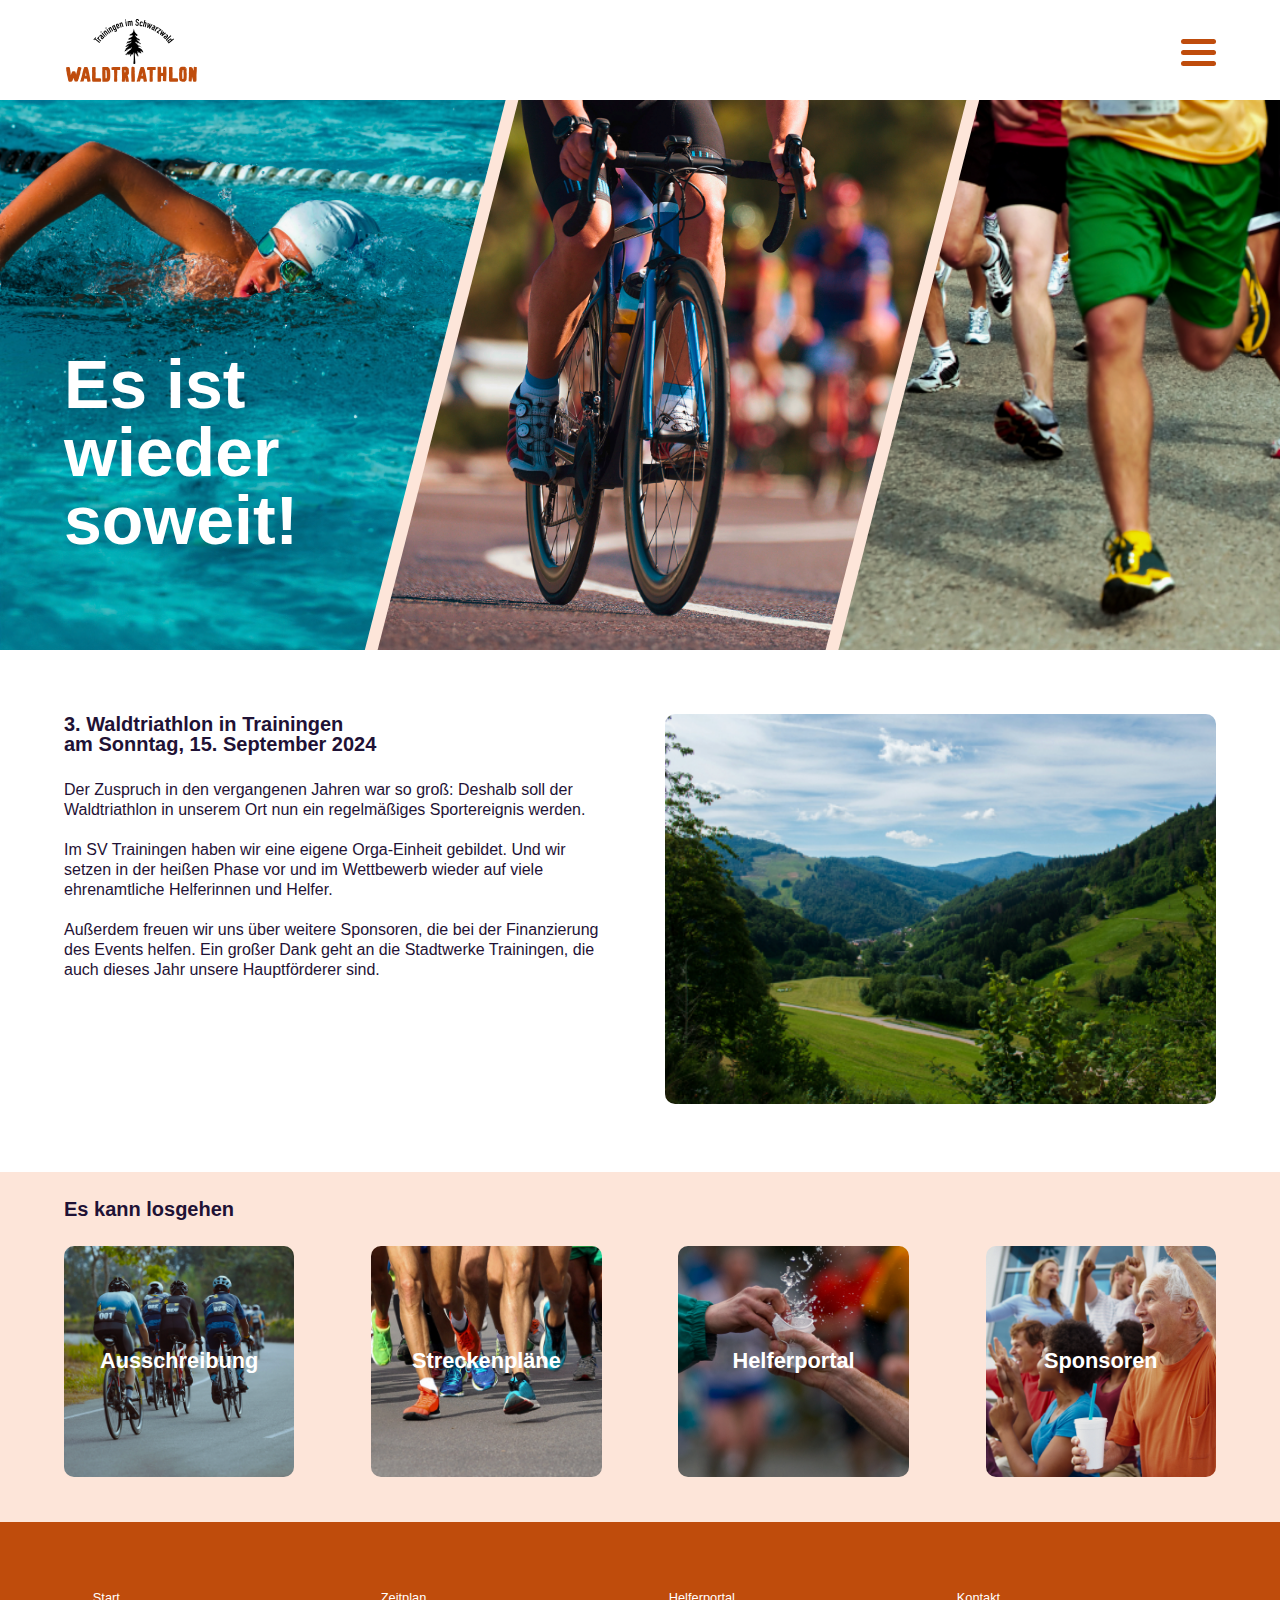
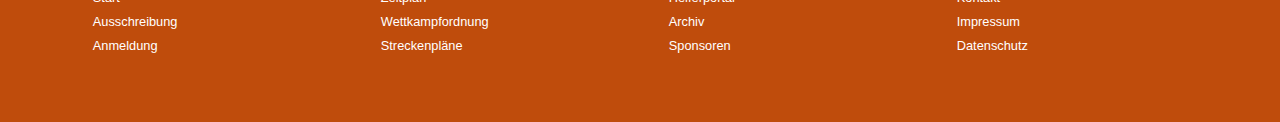
==== commit dd84cd63: "commit" ====
--- a/index.html
+++ b/index.html
@@ -5,15 +5,16 @@
     <meta name="viewport" content="width=device-width, initial-scale=1.0">
     <title>Waldtriathlon Trainingen</title>
     <link rel="stylesheet" href="./css/stylesheet.css">
+    <link rel="stylesheet" href="./fonts/fonts.css">
 </head>
 <body>
     <div class="nav-container">
         <div class="nav-frame">
             <div class="nav-box">
                 <div class="logo-frame">
-                    <a href="./index.html" class="logo logo1"><img src="/images/rz/Logo/Logo.svg" alt="Wortbildmarke des Veranstalters Trainingen im Schwarzwald. Abbildung eines gekrümmten Schriftzug über einer Baumillustration über einem orangen Schriftzug mit dem Wort Waldtriathlon" class="logo1"></a>
-                    <a href="./index.html" class="logo logo2"><img src="/images/rz/Logo/Logo_medium.svg" alt="Wortbildmarke des Veranstalters Trainingen im Schwarzwald. Abbildung einer Baumillustration über einem orangen Schriftzug mit dem Wort Waldtriathlon" class="logo2"></a>
-                    <a href="./index.html" class="logo logo3 logo-small"><img src="/images/rz/Logo/Logo_small.svg" alt="Wortbildmarke des Veranstalters Trainingen im Schwarzwald. Abbildung einer Baumillustration" class="logo3"></a>
+                    <a href="./index.html" class="logo logo1"><img src="images/rz/Logo/Logo.svg" alt="Wortbildmarke des Veranstalters Trainingen im Schwarzwald. Abbildung eines gekrümmten Schriftzug über einer Baumillustration über einem orangen Schriftzug mit dem Wort Waldtriathlon" class="logo1"></a>
+                    <a href="./index.html" class="logo logo2"><img src="images/rz/Logo/Logo_medium.svg" alt="Wortbildmarke des Veranstalters Trainingen im Schwarzwald. Abbildung einer Baumillustration über einem orangen Schriftzug mit dem Wort Waldtriathlon" class="logo2"></a>
+                    <a href="./index.html" class="logo logo3 logo-small"><img src="images/rz/Logo/Logo_small.svg" alt="Wortbildmarke des Veranstalters Trainingen im Schwarzwald. Abbildung einer Baumillustration" class="logo3"></a>
                 </div>
                 <div class="hamburger-frame">
                      <button class="hamburger">
@@ -53,13 +54,13 @@
             <div class="slider-frame">
                 <div class="slide-images">
                     <div class="img-container">
-                        <img class="slide" src="/images/rz/header/slider/slider-big-frame1.png" alt="Ein Mädchen mit Schwimmkappe und Schwimmbrille taucht mit dem Kopf während einer Kraulbewegung aus dem Wasser um Luft zu holen.">
+                        <img class="slide" src="images/rz/header/slider/slider-big-frame1.png" alt="Ein Mädchen mit Schwimmkappe und Schwimmbrille taucht mit dem Kopf während einer Kraulbewegung aus dem Wasser um Luft zu holen.">
                     </div>
                     <div class="img-container">
-                        <img class="slide" src="/images/rz/header/slider/slider-big-frame2.png" alt="Nachaufnahme eines Radfahres in der Kurve. Im Hintergrund ist der Wald, der Straßenverlauf und die anderen Radfahrer eines Rennens unscharf abgebildet.">
+                        <img class="slide" src="images/rz/header/slider/slider-big-frame2.png" alt="Nachaufnahme eines Radfahres in der Kurve. Im Hintergrund ist der Wald, der Straßenverlauf und die anderen Radfahrer eines Rennens unscharf abgebildet.">
                     </div>
                     <div class="img-container">
-                        <img class="slide" src="/images/rz/header/slider/slider-big-frame3.png" alt="Nahaufnahme von einer eng laufenden und gr0ßen Läufergruppe. Zu sehen sind die Beine der Läufer auf dem Asphalt.">
+                        <img class="slide" src="images/rz/header/slider/slider-big-frame3.png" alt="Nahaufnahme von einer eng laufenden und gr0ßen Läufergruppe. Zu sehen sind die Beine der Läufer auf dem Asphalt.">
                     </div>
                 </div>
             </div>
@@ -67,13 +68,13 @@
             <div class="slider-frame-mobile">
                 <div class="slide-images-mobile">
                     <div class="img-container-mobile">
-                        <img class="slide" src="/images/rz/header/slider/slider-small-frame1.png" alt="Ein Mädchen mit Schwimmkappe und Schwimmbrille taucht mit dem Kopf während einer Kraulbewegung aus dem Wasser um Luft zu holen.">
+                        <img class="slide" src="images/rz/header/slider/slider-small-frame1.png" alt="Ein Mädchen mit Schwimmkappe und Schwimmbrille taucht mit dem Kopf während einer Kraulbewegung aus dem Wasser um Luft zu holen.">
                     </div>
                     <div class="img-container-mobile">
-                        <img class="slide" src="/images/rz/header/slider/slider-small-frame2.png" alt="Nachaufnahme eines Radfahres in der Kurve. Im Hintergrund ist der Wald, der Straßenverlauf und die anderen Radfahrer eines Rennens unscharf abgebildet.">
+                        <img class="slide" src="images/rz/header/slider/slider-small-frame2.png" alt="Nachaufnahme eines Radfahres in der Kurve. Im Hintergrund ist der Wald, der Straßenverlauf und die anderen Radfahrer eines Rennens unscharf abgebildet.">
                     </div>
                     <div class="img-container-mobile">
-                        <img class="slide" src="/images/rz/header/slider/slider-small-frame3.png" alt="Nahaufnahme von einer eng laufenden und gr0ßen Läufergruppe. Zu sehen sind die Beine der Läufer auf dem Asphalt.">
+                        <img class="slide" src="images/rz/header/slider/slider-small-frame3.png" alt="Nahaufnahme von einer eng laufenden und gr0ßen Läufergruppe. Zu sehen sind die Beine der Läufer auf dem Asphalt.">
                     </div>
                 </div>
             </div>
@@ -89,33 +90,33 @@
                     <p>Außerdem freuen wir uns über weitere Sponsoren, die bei der Finanzierung des Events helfen. Ein großer Dank geht an die Stadtwerke Trainingen, die auch dieses Jahr unsere Hauptförderer sind.</p>
                 </div>
                 <div class="img-block">
-                    <img src="/images/rz/content/Schwarzwald.png" class="content-img" alt="Abbildung eines Blicks über ein Schwarzwaldtal. Bäume umranden die diagonal durchs Bild laufende Straße unter hellblauem Himmel.">
+                    <img src="images/rz/content/Schwarzwald.png" class="content-img" alt="Abbildung eines Blicks über ein Schwarzwaldtal. Bäume umranden die diagonal durchs Bild laufende Straße unter hellblauem Himmel.">
                 </div>
             </div>
             <div class="teaser">
                 <h3>Es kann losgehen</h3>
                 <div class="teaser-container">
                     <div class="teaser-img-frame">
-                        <a href="/ausschreibung.html" class="teaser-link">
-                            <img src="/images/rz/teaser/teaser-bg-ausschreibung.png" class="teaser-img" alt="Abbildung einer Rennradfahrergruppe durch den Wald auf asphaltierter Straße umgeben von Wald. In der Distanz sieht man eine weitere Gruppe Radfahrer">
+                        <a href="./ausschreibung.html" class="teaser-link">
+                            <img src="images/rz/teaser/teaser-bg-ausschreibung.png" class="teaser-img" alt="Abbildung einer Rennradfahrergruppe durch den Wald auf asphaltierter Straße umgeben von Wald. In der Distanz sieht man eine weitere Gruppe Radfahrer">
                             <div class="teaser-text">Ausschreibung</div>
                         </a>
                     </div>
                     <div class="teaser-img-frame">
                         <a href="./streckenplaene.html" class="teaser-link">
-                            <img src="/images/rz/teaser/teaser-bg-streckenplaene.png" class="teaser-img" alt="Nahaufnahme von einer eng laufenden und gr0ßen Läufergruppe. Zu sehen sind die Beine der Läufer auf dem Asphalt.">
+                            <img src="images/rz/teaser/teaser-bg-streckenplaene.png" class="teaser-img" alt="Nahaufnahme von einer eng laufenden und gr0ßen Läufergruppe. Zu sehen sind die Beine der Läufer auf dem Asphalt.">
                             <div class="teaser-text">Streckenpläne</div>
                         </a>
                     </div>
                     <div class="teaser-img-frame">
                         <a href="#" class="teaser-link">
-                            <img src="/images/rz/teaser/teaser-bg-helferportal.png" class="teaser-img" alt="Nachaufnahme einer Becherübergabe von einer Person in grüner Jacke zu einem Läufer. Der Plastikbecher wird bei der Annahme zerdrückt, weshalb Wasser aus diesem Spritzt. In Hintergrund sind unscharf weitere Läufer zu erkennen.">
+                            <img src="images/rz/teaser/teaser-bg-helferportal.png" class="teaser-img" alt="Nachaufnahme einer Becherübergabe von einer Person in grüner Jacke zu einem Läufer. Der Plastikbecher wird bei der Annahme zerdrückt, weshalb Wasser aus diesem Spritzt. In Hintergrund sind unscharf weitere Läufer zu erkennen.">
                             <div class="teaser-text">Helferportal</div>
                         </a>
                     </div>
                     <div class="teaser-img-frame">
                         <a href="#" class="teaser-link">
-                            <img src="/images/rz/teaser/teaser-bg-sponsoren.png" class="teaser-img" alt="Aufnahme einer Gruppe Zuschauer, die euphorisch jubelen. Ein Mann im Vordergrund in orangenen Tshirt hält einen weißen Plastikbecher und hält die andere Hand jubelnd in die Luft. Er sieht euphorisch und glücklich aus.">
+                            <img src="images/rz/teaser/teaser-bg-sponsoren.png" class="teaser-img" alt="Aufnahme einer Gruppe Zuschauer, die euphorisch jubelen. Ein Mann im Vordergrund in orangenen Tshirt hält einen weißen Plastikbecher und hält die andere Hand jubelnd in die Luft. Er sieht euphorisch und glücklich aus.">
                             <div class="teaser-text">Sponsoren</div>
                         </a>
                     </div>
--- a/css/stylesheet.css
+++ b/css/stylesheet.css
@@ -1,11 +1,9 @@
-
-@import url('https://fonts.googleapis.com/css2?family=Inter:slnt,wght@-10..0,100..900&display=swap');
-
 * {
     margin: 0;
     padding: 0;
     box-sizing: border-box;
     font-family: "Inter", sans-serif;
+
 }
 
 
@@ -15,6 +13,7 @@
     max-width: 1400px;
     margin: auto;
     min-height: 100vh; 
+    color: #1F1235;
 }
 
 nav {
@@ -75,7 +74,7 @@
     top: 6px;
     width: 0;
     height: 30px; 
-    background: url('/images/rz/icon/hover-icon.svg') no-repeat left center;
+    background: url(../images/rz/icon/hover-icon.svg) no-repeat left center;
     background-size: contain;
     margin-right: 10px;
     transition: width 0.4s; 
@@ -288,7 +287,7 @@
 
 .container .clip.clip1 {
     /*background-color: red;*/
-    background: url(/images/rz/header/collage-frame1.png);
+    background: url(../images/rz/header/collage-frame1.png);
     background-repeat: no-repeat;
     background-size:contain;
     background-position: left;
@@ -297,7 +296,7 @@
 
 .container .clip.clip2 {
     /*background-color: blue;*/
-    background: url(/images/rz/header/collage-frame2.png);
+    background: url(../images/rz/header/collage-frame2.png);
     background-repeat: no-repeat;
     background-size:contain;
     background-position: center;
@@ -305,7 +304,7 @@
 }
 .container .clip.clip3 {
     /*background-color: green;*/
-    background: url(/images/rz/header/collage-frame3.png);
+    background: url(../images/rz/header/collage-frame3.png);
     background-repeat: no-repeat;
     background-size:contain;
     background-position: right;
@@ -706,7 +705,7 @@
     
     .container .clip.clip1 {
         /*background-color: red;*/
-        background: url(/images/rz/header/collage-small-frame1.png);
+        background: url(../images/rz/header/collage-small-frame1.png);
         background-repeat: no-repeat;
         background-size:contain;
         background-position: left;
@@ -715,7 +714,7 @@
     
     .container .clip.clip2 {
         /*background-color: blue;*/
-        background: url(/images/rz/header/collage-small-frame2.png);
+        background: url(../images/rz/header/collage-small-frame2.png);
         background-repeat: no-repeat;
         background-size:contain;
         background-position: center;
--- a/fonts/fonts.css
+++ b/fonts/fonts.css
@@ -0,0 +1,36 @@
+/* inter-regular - latin */
+@font-face {
+    font-display: swap; /* Check https://developer.mozilla.org/en-US/docs/Web/CSS/@font-face/font-display for other options. */
+    font-family: 'Inter';
+    font-style: normal;
+    font-weight: 400;
+    src: url('./fonts/inter-v13-latin-regular.woff2') format('woff2'); /* Chrome 36+, Opera 23+, Firefox 39+, Safari 12+, iOS 10+ */
+  }
+  
+  /* inter-600 - latin */
+  @font-face {
+    font-display: swap; /* Check https://developer.mozilla.org/en-US/docs/Web/CSS/@font-face/font-display for other options. */
+    font-family: 'Inter';
+    font-style: normal;
+    font-weight: 600;
+    src: url('./fonts/inter-v13-latin-600.woff2') format('woff2'); /* Chrome 36+, Opera 23+, Firefox 39+, Safari 12+, iOS 10+ */
+  }
+  
+  /* inter-700 - latin */
+  @font-face {
+    font-display: swap; /* Check https://developer.mozilla.org/en-US/docs/Web/CSS/@font-face/font-display for other options. */
+    font-family: 'Inter';
+    font-style: normal;
+    font-weight: 700;
+    src: url('./fonts/inter-v13-latin-700.woff2') format('woff2'); /* Chrome 36+, Opera 23+, Firefox 39+, Safari 12+, iOS 10+ */
+  }
+  
+  /* inter-800 - latin */
+  @font-face {
+    font-display: swap; /* Check https://developer.mozilla.org/en-US/docs/Web/CSS/@font-face/font-display for other options. */
+    font-family: 'Inter';
+    font-style: normal;
+    font-weight: 800;
+    src: url('./fonts/inter-v13-latin-800.woff2') format('woff2'); /* Chrome 36+, Opera 23+, Firefox 39+, Safari 12+, iOS 10+ */
+  }
+  